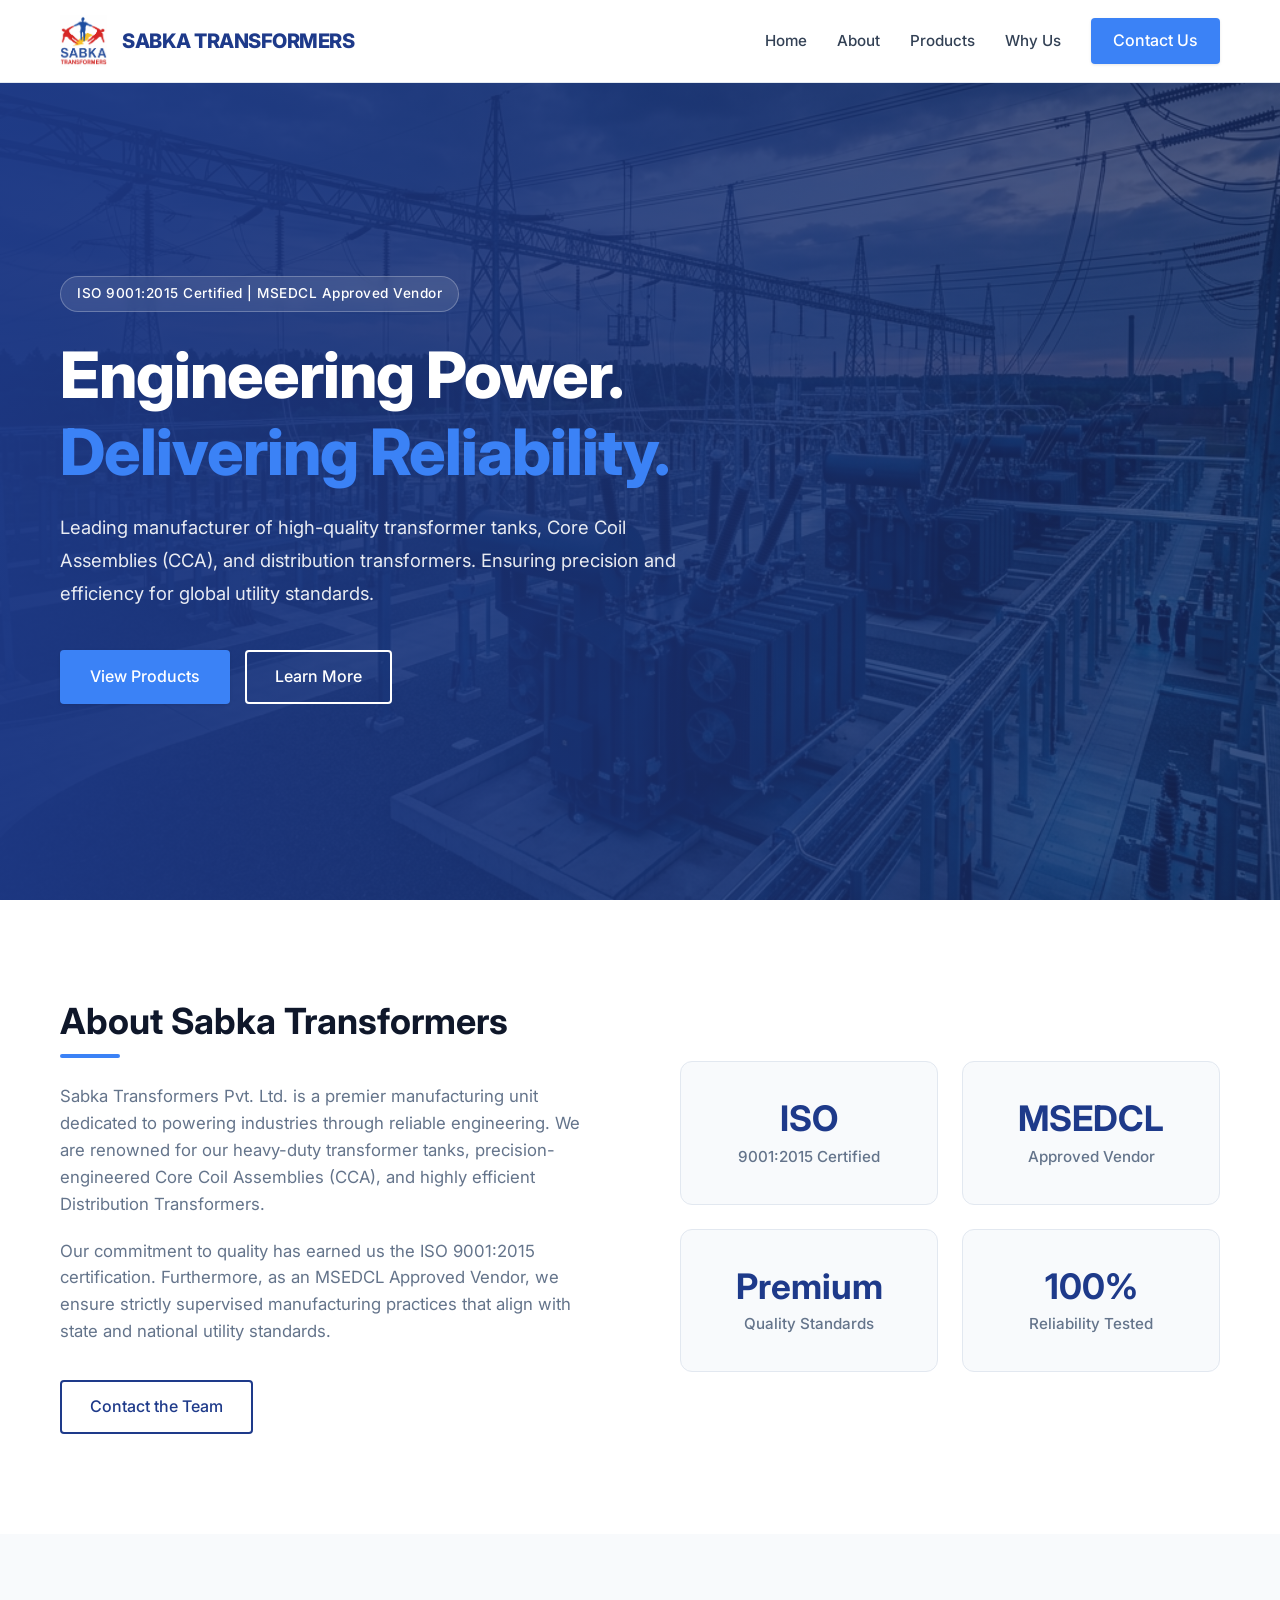
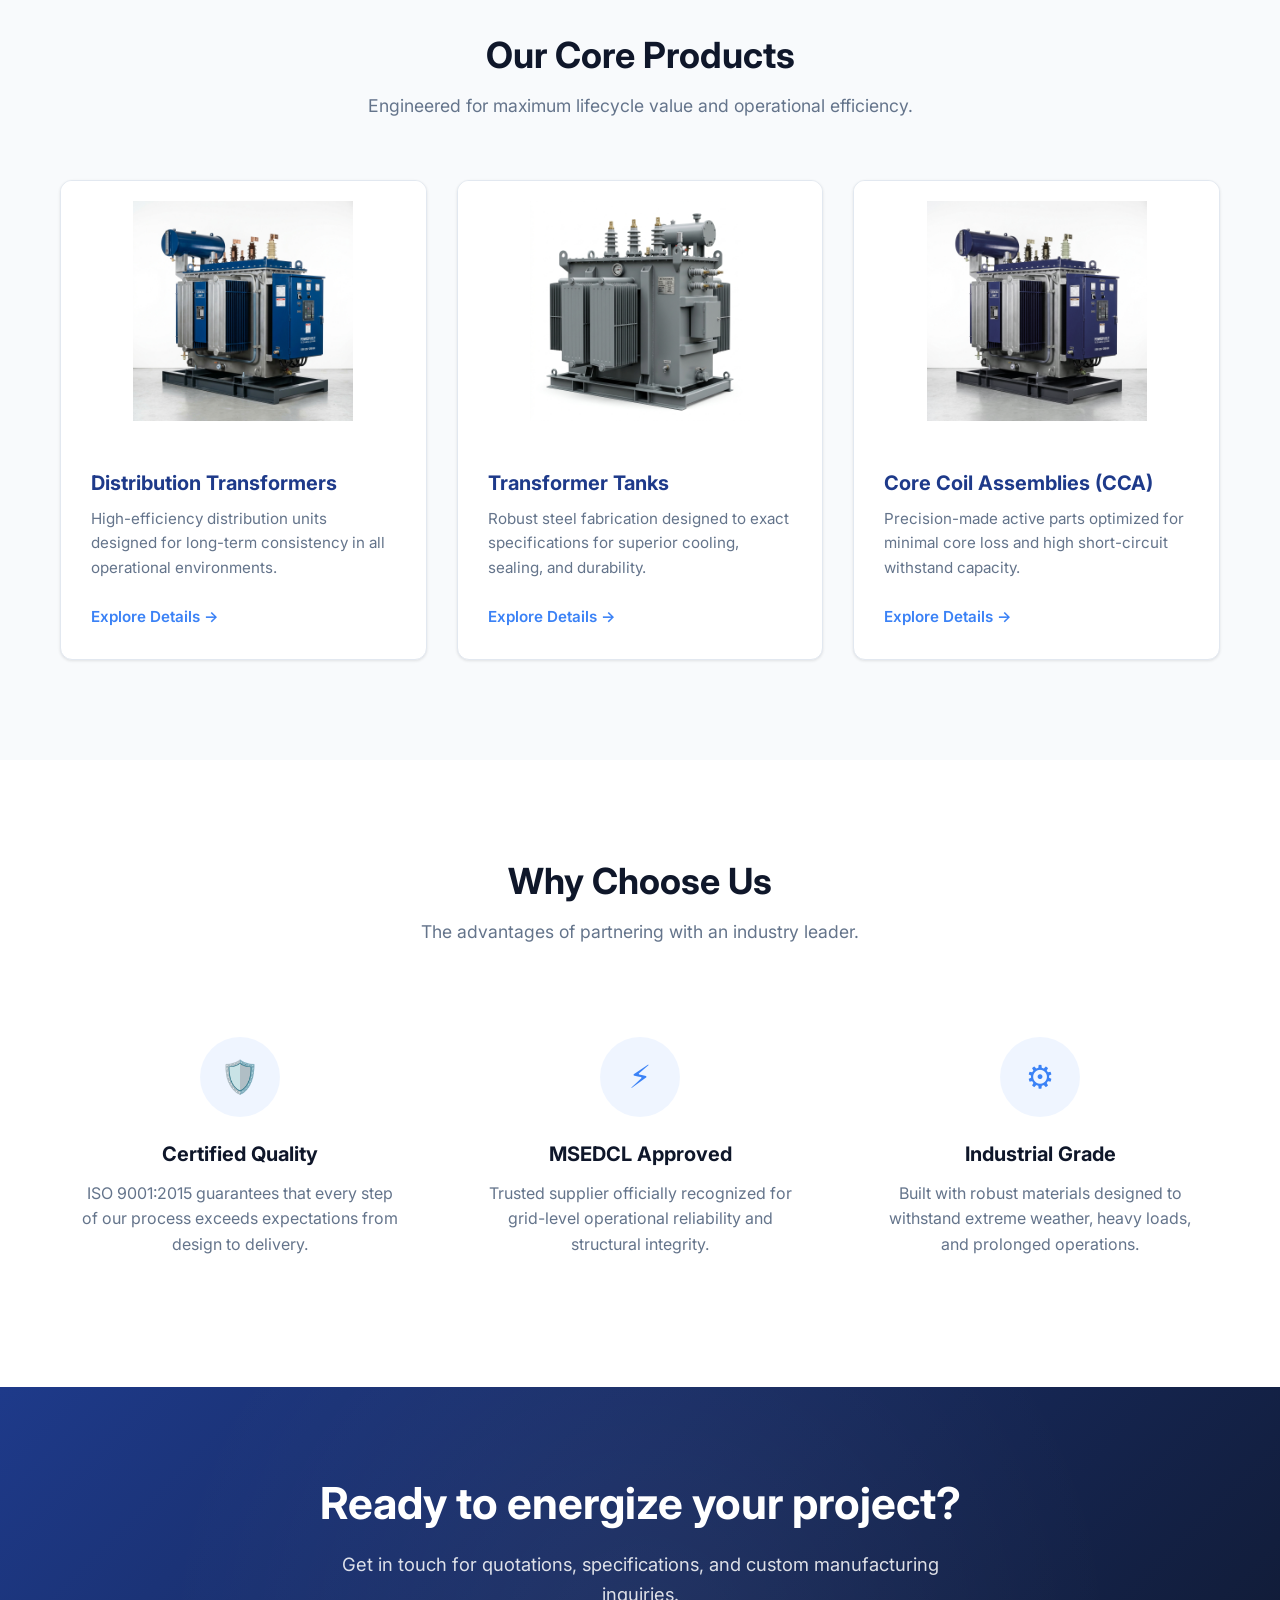
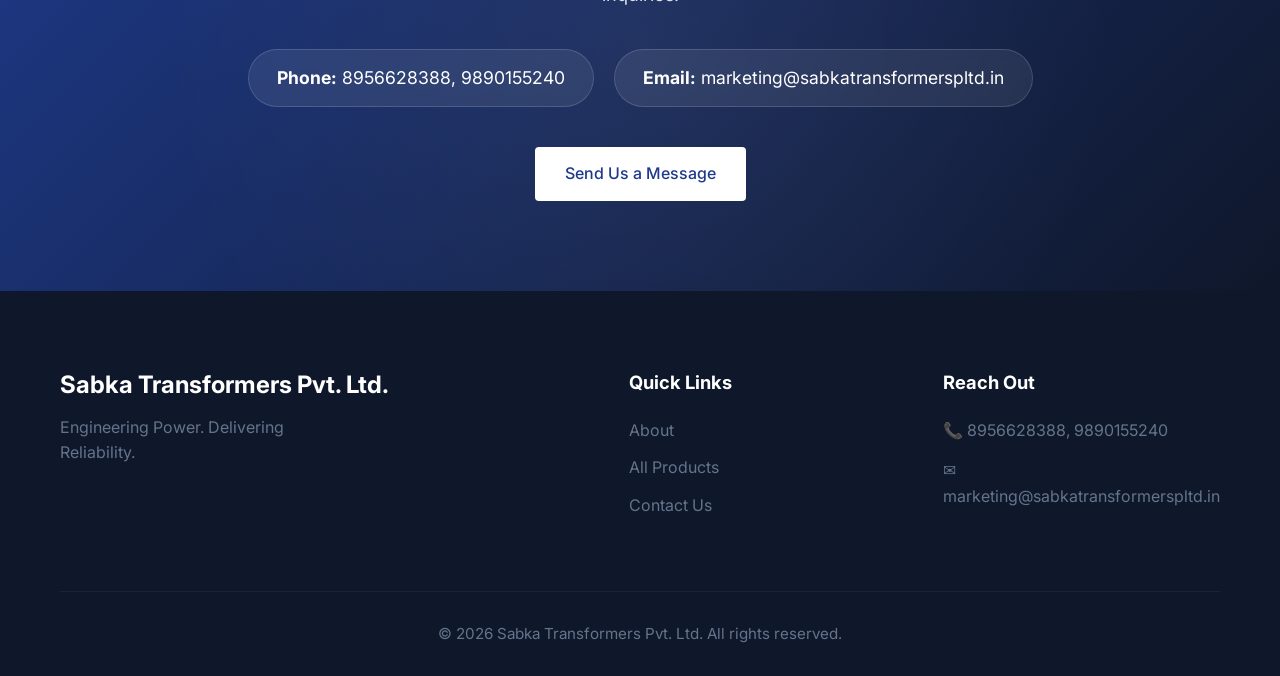
==== index.html @ 70b18047 "Initial website structure and Homepage UI" ====
<!DOCTYPE html>
<html lang="en">

<head>
    <meta charset="UTF-8">
    <meta name="viewport" content="width=device-width, initial-scale=1.0">
    <title>Sabka Transformers Pvt. Ltd. | Engineering Power</title>
    <meta name="description" content="Leading manufacturer of transformer tanks, CCA, and distribution transformers.">
    <link href="https://fonts.googleapis.com/css2?family=Inter:wght@400;500;700;800&display=swap" rel="stylesheet">
    <link rel="stylesheet" href="css/style.css">
</head>

<body>
    <!-- Navbar -->
    <header class="navbar">
        <div class="nav-container">
            <a href="index.html" class="logo">
                <img src="images/Sabka LOGO enhanced  version.png" alt="Sabka Transformers Logo" class="logo-img">
                <span class="logo-text">Sabka Transformers</span>
            </a>
            <nav class="nav-links">
                <a href="#home">Home</a>
                <a href="#about">About</a>
                <a href="#products">Products</a>
                <a href="#why-us">Why Us</a>
                <a href="contact.html" class="btn btn-primary" style="padding: 8px 20px; color: white;">Contact Us</a>
            </nav>
            <button class="mobile-menu-btn" id="mobile-menu-btn">
                <span></span><span></span><span></span>
            </button>
        </div>
    </header>

    <!-- Hero Section -->
    <section id="home" class="hero">
        <div class="hero-overlay"></div>
        <div class="hero-content">
            <span class="badge">ISO 9001:2015 Certified | MSEDCL Approved Vendor</span>
            <h1>Engineering Power.<br><span>Delivering Reliability.</span></h1>
            <p>Leading manufacturer of high-quality transformer tanks, Core Coil Assemblies (CCA), and distribution
                transformers. Ensuring precision and efficiency for global utility standards.</p>
            <div class="hero-actions">
                <a href="#products" class="btn btn-primary">View Products</a>
                <a href="#about" class="btn btn-outline" style="color: white; border-color: white;">Learn More</a>
            </div>
        </div>
    </section>

    <!-- About Section -->
    <section id="about" class="about">
        <div class="container">
            <div class="about-grid">
                <div class="about-text">
                    <h2>About Sabka Transformers</h2>
                    <p>Sabka Transformers Pvt. Ltd. is a premier manufacturing unit dedicated to powering industries
                        through reliable engineering. We are renowned for our heavy-duty transformer tanks,
                        precision-engineered Core Coil Assemblies (CCA), and highly efficient Distribution Transformers.
                    </p>
                    <p>Our commitment to quality has earned us the ISO 9001:2015 certification. Furthermore, as an
                        MSEDCL Approved Vendor, we ensure strictly supervised manufacturing practices that align with
                        state and national utility standards.</p>
                    <a href="contact.html" class="btn btn-outline">Contact the Team</a>
                </div>
                <div class="about-stats">
                    <div class="stat-card">
                        <h3>ISO</h3>
                        <p>9001:2015 Certified</p>
                    </div>
                    <div class="stat-card">
                        <h3>MSEDCL</h3>
                        <p>Approved Vendor</p>
                    </div>
                    <div class="stat-card">
                        <h3>Premium</h3>
                        <p>Quality Standards</p>
                    </div>
                    <div class="stat-card">
                        <h3>100%</h3>
                        <p>Reliability Tested</p>
                    </div>
                </div>
            </div>
        </div>
    </section>

    <!-- Products Section -->
    <section id="products" class="products bg-grey">
        <div class="container">
            <div class="section-header">
                <h2>Our Core Products</h2>
                <p>Engineered for maximum lifecycle value and operational efficiency.</p>
            </div>
            <div class="product-grid">
                <!-- Product 1 -->
                <div class="product-card">
                    <div class="product-img">
                        <img src="images/product-distribution.png" alt="Distribution Transformers">
                    </div>
                    <div class="product-info">
                        <h3>Distribution Transformers</h3>
                        <p>High-efficiency distribution units designed for long-term consistency in all operational
                            environments.</p>
                        <a href="products.html" class="product-link">Explore Details &rarr;</a>
                    </div>
                </div>
                <!-- Product 2 -->
                <div class="product-card">
                    <div class="product-img">
                        <img src="images/product-tank.png" alt="Transformer Tanks">
                    </div>
                    <div class="product-info">
                        <h3>Transformer Tanks</h3>
                        <p>Robust steel fabrication designed to exact specifications for superior cooling, sealing, and
                            durability.</p>
                        <a href="products.html" class="product-link">Explore Details &rarr;</a>
                    </div>
                </div>
                <!-- Product 3 -->
                <div class="product-card">
                    <div class="product-img">
                        <img src="images/product-distribution.png" alt="Core Coil Assemblies"
                            style="filter: grayscale(0.5) hue-rotate(30deg);">
                    </div>
                    <div class="product-info">
                        <h3>Core Coil Assemblies (CCA)</h3>
                        <p>Precision-made active parts optimized for minimal core loss and high short-circuit withstand
                            capacity.</p>
                        <a href="products.html" class="product-link">Explore Details &rarr;</a>
                    </div>
                </div>
            </div>
        </div>
    </section>

    <!-- Why Choose Us Section -->
    <section id="why-us" class="why-choose-us">
        <div class="container">
            <div class="section-header">
                <h2>Why Choose Us</h2>
                <p>The advantages of partnering with an industry leader.</p>
            </div>
            <div class="features-grid">
                <div class="feature-item">
                    <div class="feature-icon">🛡️</div>
                    <h4>Certified Quality</h4>
                    <p>ISO 9001:2015 guarantees that every step of our process exceeds expectations from design to
                        delivery.</p>
                </div>
                <div class="feature-item">
                    <div class="feature-icon">⚡</div>
                    <h4>MSEDCL Approved</h4>
                    <p>Trusted supplier officially recognized for grid-level operational reliability and structural
                        integrity.</p>
                </div>
                <div class="feature-item">
                    <div class="feature-icon">⚙️</div>
                    <h4>Industrial Grade</h4>
                    <p>Built with robust materials designed to withstand extreme weather, heavy loads, and prolonged
                        operations.</p>
                </div>
            </div>
        </div>
    </section>

    <!-- Contact CTA Section -->
    <section id="contact" class="contact-cta">
        <div class="container">
            <div class="cta-box">
                <h2>Ready to energize your project?</h2>
                <p>Get in touch for quotations, specifications, and custom manufacturing inquiries.</p>
                <div class="contact-methods">
                    <div class="contact-pill">
                        <strong>Phone:</strong> 8956628388, 9890155240
                    </div>
                    <div class="contact-pill">
                        <strong>Email:</strong> marketing@sabkatransformerspltd.in
                    </div>
                </div>
                <div style="margin-top: 40px;">
                    <a href="contact.html" class="btn btn-secondary">Send Us a Message</a>
                </div>
            </div>
        </div>
    </section>

    <!-- Footer -->
    <footer>
        <div class="container">
            <div class="footer-grid">
                <div class="footer-brand">
                    <h3>Sabka Transformers Pvt. Ltd.</h3>
                    <p>Engineering Power. Delivering Reliability.</p>
                </div>
                <div class="footer-links">
                    <h4>Quick Links</h4>
                    <ul>
                        <li><a href="#about">About</a></li>
                        <li><a href="products.html">All Products</a></li>
                        <li><a href="contact.html">Contact Us</a></li>
                    </ul>
                </div>
                <div class="footer-contact">
                    <h4>Reach Out</h4>
                    <p>📞 8956628388, 9890155240</p>
                    <p>✉️ marketing@sabkatransformerspltd.in</p>
                </div>
            </div>
            <div class="footer-bottom">
                <p>&copy; 2026 Sabka Transformers Pvt. Ltd. All rights reserved.</p>
            </div>
        </div>
    </footer>

    <script src="js/script.js"></script>
</body>

</html>
---- css/style.css ----
:root {
    --primary-blue: #1e3a8a;
    --primary-blue-hover: #1e293b;
    --accent-blue: #3b82f6;
    --accent-blue-hover: #2563eb;
    --dark: #0f172a;
    --grey-light: #f8fafc;
    --grey-border: #e2e8f0;
    --text-primary: #334155;
    --text-secondary: #64748b;
    --white: #ffffff;
    --radius-sm: 4px;
    --radius-md: 8px;
    --radius-lg: 12px;
    --shadow-sm: 0 1px 3px rgba(0, 0, 0, 0.1);
    --shadow-md: 0 4px 6px -1px rgba(0, 0, 0, 0.1);
    --shadow-lg: 0 10px 15px -3px rgba(0, 0, 0, 0.1);
    --transition: all 0.3s ease;
}

* {
    margin: 0;
    padding: 0;
    box-sizing: border-box;
}

html {
    scroll-behavior: smooth;
}

body {
    font-family: 'Inter', system-ui, -apple-system, sans-serif;
    color: var(--text-primary);
    line-height: 1.6;
    background-color: var(--white);
    overflow-x: hidden;
}

.container {
    max-width: 1200px;
    margin: 0 auto;
    padding: 0 20px;
}

h1,
h2,
h3,
h4,
h5,
h6 {
    color: var(--dark);
    font-weight: 700;
    line-height: 1.2;
}

a {
    text-decoration: none;
    color: inherit;
    transition: var(--transition);
}

img {
    max-width: 100%;
    height: auto;
    display: block;
}

/* Utilities */
.bg-grey {
    background-color: var(--grey-light);
}

.btn {
    display: inline-flex;
    align-items: center;
    justify-content: center;
    padding: 12px 28px;
    border-radius: var(--radius-sm);
    font-weight: 500;
    text-align: center;
    cursor: pointer;
    transition: var(--transition);
    border: 2px solid transparent;
}

.btn-primary {
    background: var(--accent-blue);
    color: var(--white);
    box-shadow: var(--shadow-sm);
}

.btn-primary:hover {
    background: var(--accent-blue-hover);
    transform: translateY(-2px);
    box-shadow: var(--shadow-md);
    color: var(--white);
}

.btn-secondary {
    background: var(--white);
    color: var(--primary-blue);
}

.btn-secondary:hover {
    background: var(--grey-light);
    transform: translateY(-2px);
}

.btn-outline {
    background: transparent;
    color: var(--primary-blue);
    border-color: var(--primary-blue);
}

.btn-outline:hover {
    background: var(--primary-blue);
    color: var(--white);
}

/* Navbar */
.navbar {
    position: fixed;
    top: 0;
    width: 100%;
    background: #ffffff; /* Solid white background seamlessly merges logo white boxes */
    border-bottom: 1px solid var(--grey-border);
    z-index: 1000;
    transition: var(--transition);
}

.navbar.scrolled {
    box-shadow: var(--shadow-sm);
}

.nav-container {
    max-width: 1200px;
    margin: 0 auto;
    padding: 15px 20px;
    display: flex;
    justify-content: space-between;
    align-items: center;
}

.logo {
    font-size: 1.25rem;
    font-weight: 800;
    color: var(--primary-blue);
    display: flex;
    align-items: center;
    gap: 15px;
    text-transform: uppercase;
    letter-spacing: -0.5px;
    flex-shrink: 0;
}

.logo-img {
    height: 52px; /* Slightly taller for a bold, crisp corporate look */
    width: auto;
    object-fit: contain;
    flex-shrink: 0;
}

.nav-links {
    display: flex;
    gap: 30px;
    align-items: center;
}

.nav-links {
    display: flex;
    gap: 30px;
    align-items: center;
}

.nav-links a:not(.btn) {
    font-weight: 500;
    font-size: 0.95rem;
    color: var(--text-primary);
}

.nav-links a:not(.btn):hover {
    color: var(--accent-blue);
}

.mobile-menu-btn {
    display: none;
    background: none;
    border: none;
    cursor: pointer;
    flex-direction: column;
    gap: 5px;
}

.mobile-menu-btn span {
    display: block;
    width: 25px;
    height: 3px;
    background: var(--dark);
    border-radius: 3px;
    transition: var(--transition);
}

/* Hero Section */
.hero {
    position: relative;
    min-height: 100vh;
    display: flex;
    align-items: center;
    padding-top: 80px;
    background-image: url('../images/hero.png');
    background-size: cover;
    background-position: center;
    background-attachment: fixed;
}

.hero::before {
    content: '';
    position: absolute;
    top: 0;
    left: 0;
    width: 100%;
    height: 100%;
    background: rgba(15, 23, 42, 0.6);
    z-index: 1;
}

.hero-overlay {
    position: absolute;
    top: 0;
    left: 0;
    width: 100%;
    height: 100%;
    background: linear-gradient(90deg, rgba(30, 58, 138, 0.9) 0%, rgba(30, 58, 138, 0.4) 100%);
    z-index: 1;
}

.hero-content {
    position: relative;
    z-index: 2;
    max-width: 1200px;
    margin: 0 auto;
    padding: 0 20px;
    width: 100%;
    color: var(--white);
}

.badge {
    display: inline-block;
    padding: 6px 16px;
    background: rgba(255, 255, 255, 0.1);
    border: 1px solid rgba(255, 255, 255, 0.25);
    border-radius: 20px;
    font-size: 0.85rem;
    font-weight: 500;
    margin-bottom: 25px;
    backdrop-filter: blur(4px);
    letter-spacing: 0.5px;
}

.hero h1 {
    font-size: 4rem;
    font-weight: 800;
    color: var(--white);
    margin-bottom: 20px;
    letter-spacing: -1px;
}

.hero h1 span {
    color: var(--accent-blue);
}

.hero p {
    font-size: 1.15rem;
    max-width: 650px;
    margin-bottom: 40px;
    color: rgba(255, 255, 255, 0.9);
    line-height: 1.8;
}

.hero-actions {
    display: flex;
    gap: 15px;
}

/* About Section */
.about {
    padding: 100px 0;
}

.about-grid {
    display: grid;
    grid-template-columns: 1fr 1fr;
    gap: 80px;
    align-items: center;
}

.about-text h2 {
    font-size: 2.25rem;
    margin-bottom: 25px;
    position: relative;
    padding-bottom: 15px;
}

.about-text h2::after {
    content: '';
    position: absolute;
    bottom: 0;
    left: 0;
    width: 60px;
    height: 4px;
    background: var(--accent-blue);
    border-radius: 2px;
}

.about-text p {
    margin-bottom: 20px;
    font-size: 1.05rem;
    color: var(--text-secondary);
}

.about-text .btn {
    margin-top: 15px;
}

.about-stats {
    display: grid;
    grid-template-columns: 1fr 1fr;
    gap: 24px;
}

.stat-card {
    background: var(--grey-light);
    padding: 35px 25px;
    border-radius: var(--radius-lg);
    text-align: center;
    border: 1px solid var(--grey-border);
    transition: var(--transition);
}

.stat-card:hover {
    transform: translateY(-5px);
    box-shadow: var(--shadow-md);
    border-color: var(--accent-blue);
    background: var(--white);
}

.stat-card h3 {
    font-size: 2.2rem;
    color: var(--primary-blue);
    margin-bottom: 5px;
}

.stat-card p {
    font-size: 0.95rem;
    font-weight: 500;
    color: var(--text-secondary);
}

/* Products Section */
.products {
    padding: 100px 0;
}

.section-header {
    text-align: center;
    margin-bottom: 60px;
    max-width: 700px;
    margin-left: auto;
    margin-right: auto;
}

.section-header h2 {
    font-size: 2.25rem;
    margin-bottom: 15px;
}

.section-header p {
    font-size: 1.1rem;
    color: var(--text-secondary);
}

.product-grid {
    display: grid;
    grid-template-columns: repeat(3, 1fr);
    gap: 30px;
}

.product-card {
    background: var(--white);
    border-radius: var(--radius-lg);
    overflow: hidden;
    box-shadow: var(--shadow-sm);
    transition: var(--transition);
    border: 1px solid var(--grey-border);
    display: flex;
    flex-direction: column;
}

.product-card:hover {
    transform: translateY(-8px);
    box-shadow: var(--shadow-lg);
}

.product-img {
    height: 260px;
    overflow: hidden;
    background: var(--white);
    display: flex;
    align-items: center;
    justify-content: center;
    padding: 20px;
}

.product-img img {
    max-width: 100%;
    max-height: 100%;
    object-fit: contain;
    transition: transform 0.6s ease;
}

.product-card:hover .product-img img {
    transform: scale(1.08);
}

.product-info {
    padding: 30px;
    flex-grow: 1;
    display: flex;
    flex-direction: column;
}

.product-info h3 {
    font-size: 1.25rem;
    margin-bottom: 12px;
    color: var(--primary-blue);
}

.product-info p {
    color: var(--text-secondary);
    margin-bottom: 25px;
    font-size: 0.95rem;
    flex-grow: 1;
}

.product-link {
    display: inline-flex;
    align-items: center;
    color: var(--accent-blue);
    font-weight: 600;
    font-size: 0.95rem;
    margin-top: auto;
}

.product-link:hover {
    color: var(--primary-blue);
}

/* Why Choose Us */
.why-choose-us {
    padding: 100px 0;
    background: var(--white);
}

.features-grid {
    display: grid;
    grid-template-columns: repeat(3, 1fr);
    gap: 40px;
}

.feature-item {
    text-align: center;
    padding: 30px 20px;
    border-radius: var(--radius-lg);
    transition: var(--transition);
}

.feature-item:hover {
    background: var(--grey-light);
}

.feature-icon {
    width: 80px;
    height: 80px;
    background: rgba(59, 130, 246, 0.08);
    color: var(--accent-blue);
    border-radius: 50%;
    display: flex;
    align-items: center;
    justify-content: center;
    font-size: 2rem;
    margin: 0 auto 25px;
    transition: var(--transition);
}

.feature-item:hover .feature-icon {
    transform: scale(1.1);
    background: var(--accent-blue);
    color: var(--white);
}

.feature-item h4 {
    font-size: 1.25rem;
    margin-bottom: 15px;
}

.feature-item p {
    color: var(--text-secondary);
    font-size: 1rem;
}

/* Contact CTA */
.contact-cta {
    padding: 90px 0;
    background: linear-gradient(135deg, var(--primary-blue) 0%, rgba(15, 23, 42, 1) 100%);
    color: var(--white);
    text-align: center;
    position: relative;
}

.contact-cta::before {
    content: '';
    position: absolute;
    top: 0;
    left: 0;
    width: 100%;
    height: 100%;
    background-image: radial-gradient(circle at center, rgba(255, 255, 255, 0.05) 0%, transparent 70%);
}

.cta-box {
    position: relative;
    z-index: 2;
}

.cta-box h2 {
    color: var(--white);
    font-size: 2.75rem;
    margin-bottom: 20px;
}

.cta-box p {
    font-size: 1.15rem;
    opacity: 0.85;
    margin-bottom: 40px;
    max-width: 600px;
    margin-left: auto;
    margin-right: auto;
}

.contact-methods {
    display: flex;
    justify-content: center;
    gap: 20px;
    flex-wrap: wrap;
}

.contact-pill {
    background: rgba(255, 255, 255, 0.08);
    padding: 14px 28px;
    border-radius: 30px;
    font-size: 1.1rem;
    border: 1px solid rgba(255, 255, 255, 0.15);
    backdrop-filter: blur(5px);
}

/* Footer */
footer {
    background: var(--dark);
    color: var(--white);
    padding: 80px 0 30px;
}

.footer-grid {
    display: grid;
    grid-template-columns: 2fr 1fr 1fr;
    gap: 60px;
    margin-bottom: 60px;
}

.footer-brand h3 {
    color: var(--white);
    font-size: 1.5rem;
    margin-bottom: 15px;
}

.footer-brand p {
    color: var(--text-secondary);
    max-width: 300px;
}

.footer-links h4,
.footer-contact h4 {
    color: var(--white);
    margin-bottom: 25px;
    font-size: 1.15rem;
}

.footer-links ul {
    list-style: none;
}

.footer-links li {
    margin-bottom: 12px;
}

.footer-links a {
    color: var(--text-secondary);
}

.footer-links a:hover {
    color: var(--accent-blue);
    padding-left: 5px;
}

.footer-contact p {
    color: var(--text-secondary);
    margin-bottom: 15px;
    display: flex;
    align-items: center;
    gap: 12px;
}

.footer-bottom {
    text-align: center;
    padding-top: 30px;
    border-top: 1px solid rgba(255, 255, 255, 0.05);
    color: var(--text-secondary);
    font-size: 0.95rem;
}

/* Responsive */
@media (max-width: 992px) {
    .hero h1 {
        font-size: 3.2rem;
    }

    .about-grid {
        grid-template-columns: 1fr;
        gap: 50px;
    }

    .product-grid {
        grid-template-columns: repeat(2, 1fr);
    }

    .features-grid {
        grid-template-columns: repeat(2, 1fr);
    }
}

@media (max-width: 768px) {
    .logo {
        gap: 10px;
        font-size: 1.1rem;
    }

    .logo-img {
        height: 38px;
    }

    .nav-links {
        display: none;
    }

    .mobile-menu-btn {
        display: flex;
    }

    .hero {
        padding-top: 100px;
    }

    .hero h1 {
        font-size: 2.5rem;
    }

    .hero-actions {
        flex-direction: column;
    }

    .about-stats {
        grid-template-columns: 1fr;
    }

    .product-grid {
        grid-template-columns: 1fr;
    }

    .features-grid {
        grid-template-columns: 1fr;
    }

    .footer-grid {
        grid-template-columns: 1fr;
        gap: 40px;
    }

    .contact-methods {
        flex-direction: column;
    }

    .cta-box h2 {
        font-size: 2.2rem;
    }
}
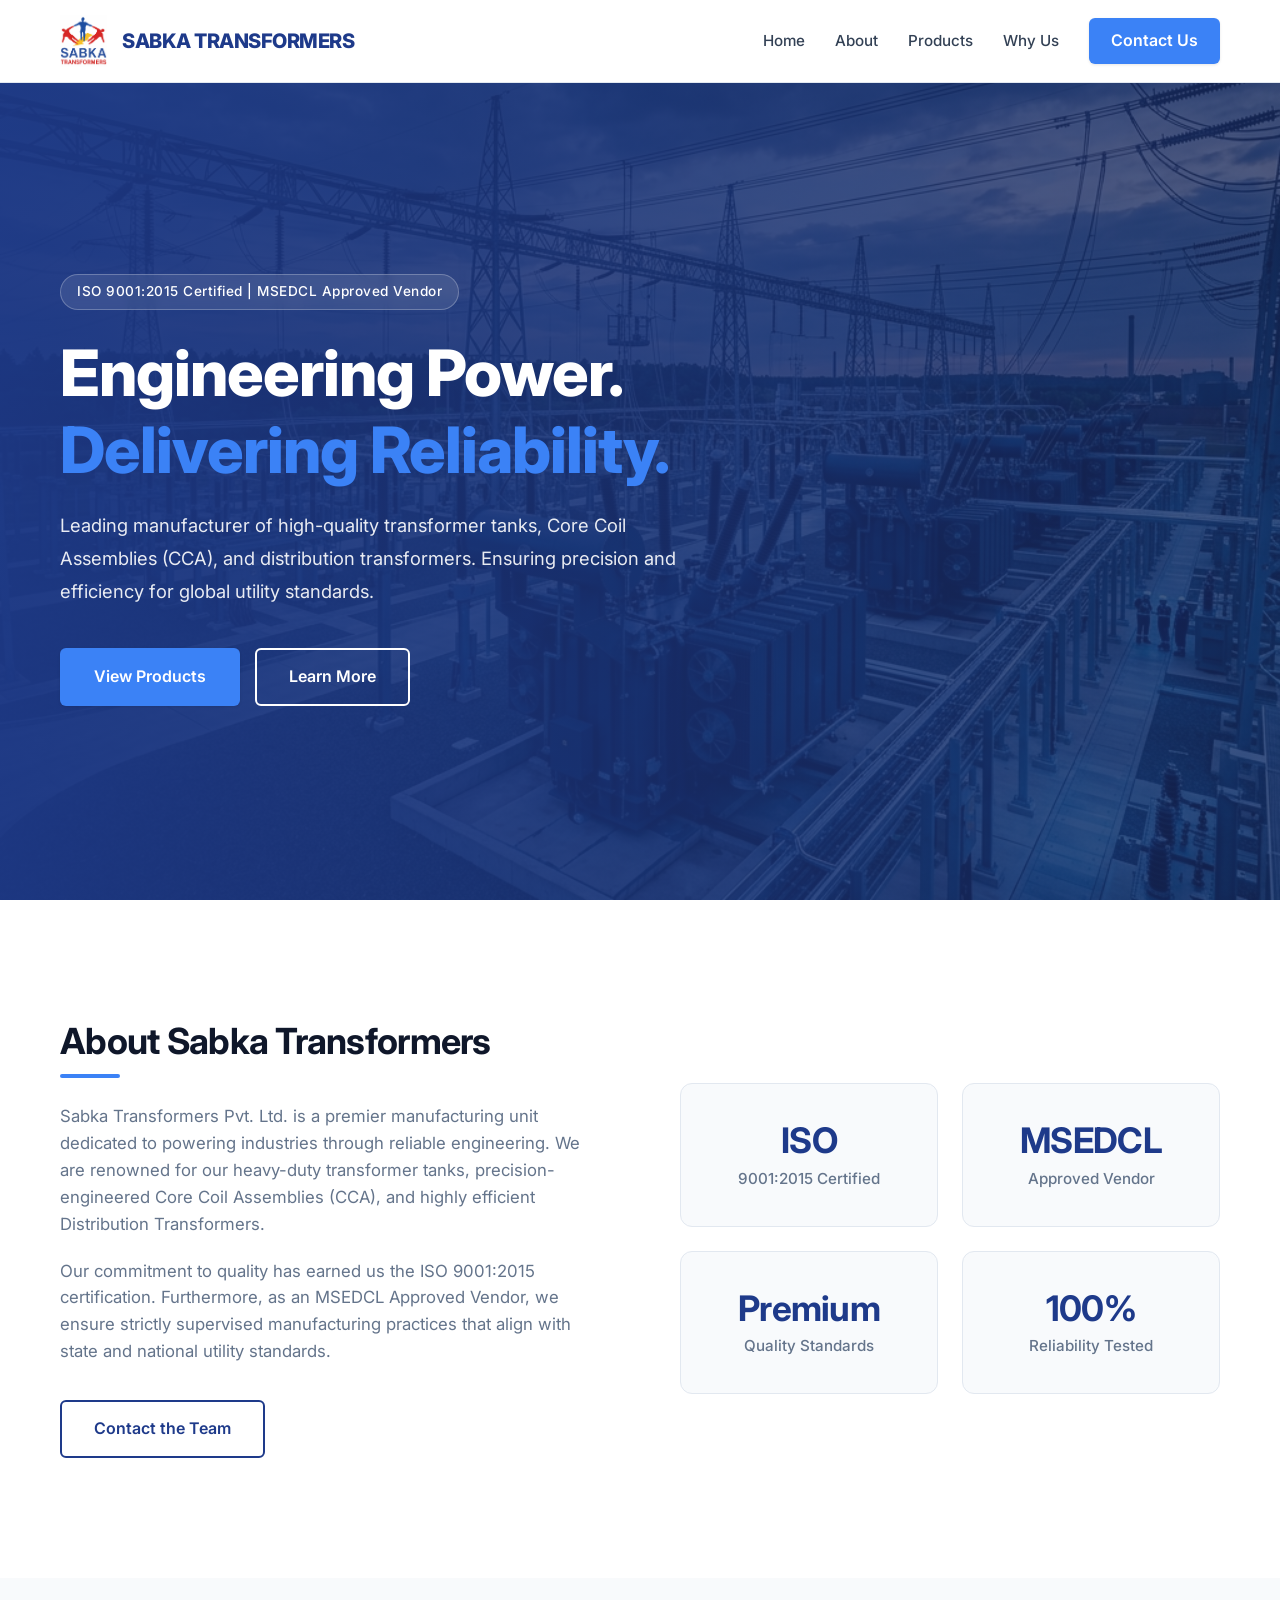
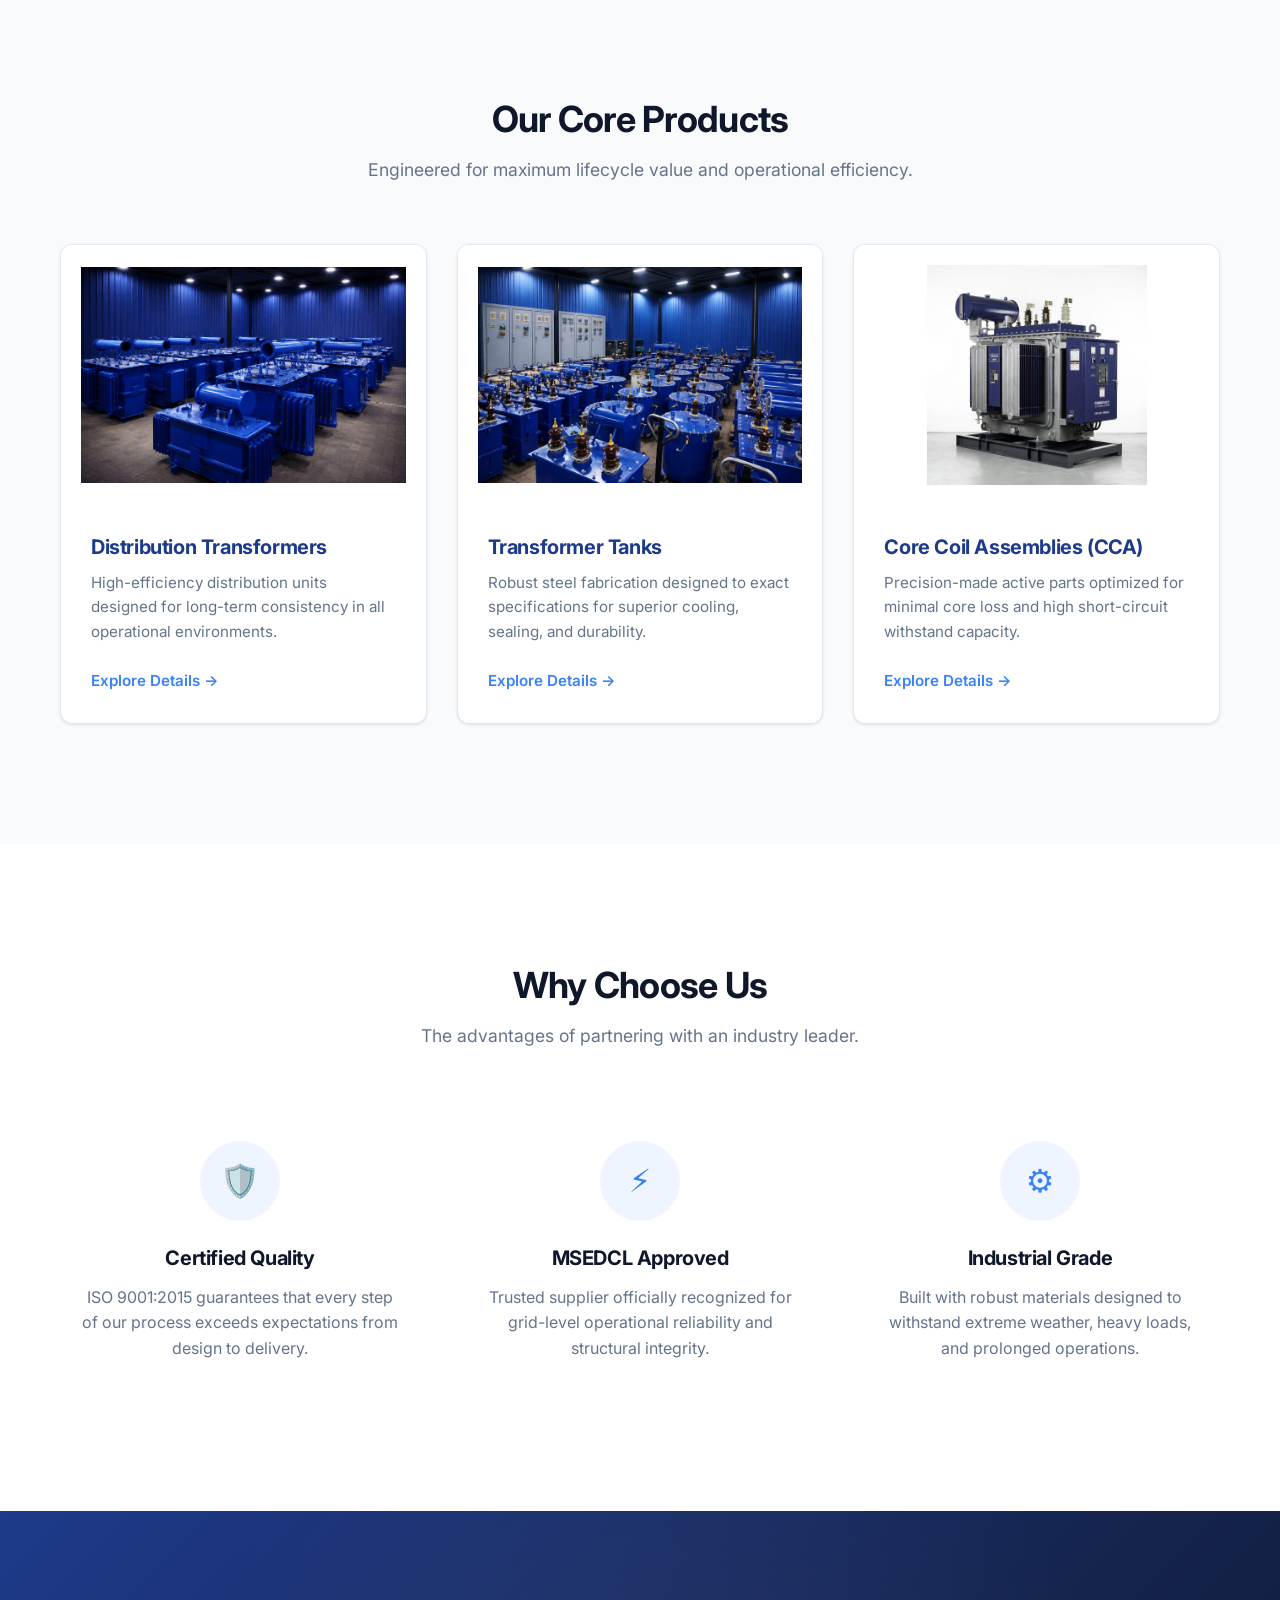
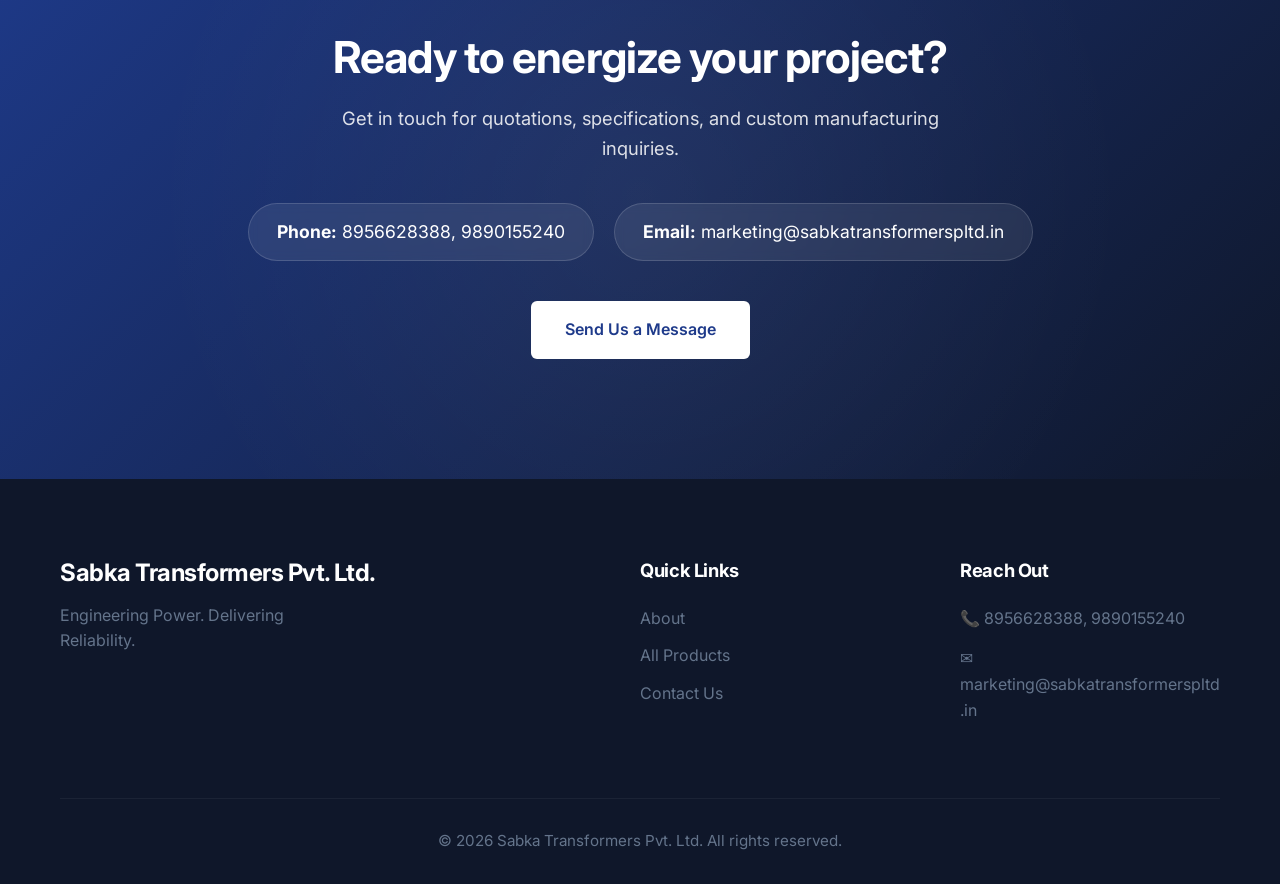
==== commit 8c4f2fcf: "Updated Products Images" ====
--- a/index.html
+++ b/index.html
@@ -94,7 +94,7 @@
                 <!-- Product 1 -->
                 <div class="product-card">
                     <div class="product-img">
-                        <img src="images/product-distribution.png" alt="Distribution Transformers">
+                        <img src="images/Transfor 0.jpeg" alt="Distribution Transformers">
                     </div>
                     <div class="product-info">
                         <h3>Distribution Transformers</h3>
@@ -106,7 +106,7 @@
                 <!-- Product 2 -->
                 <div class="product-card">
                     <div class="product-img">
-                        <img src="images/product-tank.png" alt="Transformer Tanks">
+                        <img src="images/Transformer 1.jpeg" alt="Transformer Tanks">
                     </div>
                     <div class="product-info">
                         <h3>Transformer Tanks</h3>
--- a/css/style.css
+++ b/css/style.css
@@ -51,6 +51,7 @@
     color: var(--dark);
     font-weight: 700;
     line-height: 1.2;
+    letter-spacing: -0.02em;
 }
 
 a {
@@ -74,12 +75,12 @@
     display: inline-flex;
     align-items: center;
     justify-content: center;
-    padding: 12px 28px;
-    border-radius: var(--radius-sm);
-    font-weight: 500;
+    padding: 14px 32px;
+    border-radius: 6px;
+    font-weight: 600;
     text-align: center;
     cursor: pointer;
-    transition: var(--transition);
+    transition: all 0.3s cubic-bezier(0.165, 0.84, 0.44, 1);
     border: 2px solid transparent;
 }
 
@@ -91,8 +92,8 @@
 
 .btn-primary:hover {
     background: var(--accent-blue-hover);
-    transform: translateY(-2px);
-    box-shadow: var(--shadow-md);
+    transform: translateY(-3px);
+    box-shadow: 0 10px 20px -5px rgba(59, 130, 246, 0.4);
     color: var(--white);
 }
 
@@ -103,7 +104,8 @@
 
 .btn-secondary:hover {
     background: var(--grey-light);
-    transform: translateY(-2px);
+    transform: translateY(-3px);
+    box-shadow: 0 10px 20px -5px rgba(0, 0, 0, 0.1);
 }
 
 .btn-outline {
@@ -115,6 +117,8 @@
 .btn-outline:hover {
     background: var(--primary-blue);
     color: var(--white);
+    transform: translateY(-3px);
+    box-shadow: 0 10px 20px -5px rgba(30, 58, 138, 0.3);
 }
 
 /* Navbar */
@@ -284,7 +288,7 @@
 
 /* About Section */
 .about {
-    padding: 100px 0;
+    padding: 120px 0;
 }
 
 .about-grid {
@@ -338,8 +342,8 @@
 }
 
 .stat-card:hover {
-    transform: translateY(-5px);
-    box-shadow: var(--shadow-md);
+    transform: translateY(-8px);
+    box-shadow: 0 15px 30px -5px rgba(0, 0, 0, 0.1);
     border-color: var(--accent-blue);
     background: var(--white);
 }
@@ -358,7 +362,7 @@
 
 /* Products Section */
 .products {
-    padding: 100px 0;
+    padding: 120px 0;
 }
 
 .section-header {
@@ -390,15 +394,15 @@
     border-radius: var(--radius-lg);
     overflow: hidden;
     box-shadow: var(--shadow-sm);
-    transition: var(--transition);
+    transition: all 0.4s cubic-bezier(0.165, 0.84, 0.44, 1);
     border: 1px solid var(--grey-border);
     display: flex;
     flex-direction: column;
 }
 
 .product-card:hover {
-    transform: translateY(-8px);
-    box-shadow: var(--shadow-lg);
+    transform: translateY(-10px);
+    box-shadow: 0 20px 40px -10px rgba(0, 0, 0, 0.15);
 }
 
 .product-img {
@@ -457,7 +461,7 @@
 
 /* Why Choose Us */
 .why-choose-us {
-    padding: 100px 0;
+    padding: 120px 0;
     background: var(--white);
 }
 
@@ -493,9 +497,10 @@
 }
 
 .feature-item:hover .feature-icon {
-    transform: scale(1.1);
+    transform: scale(1.1) rotate(5deg);
     background: var(--accent-blue);
     color: var(--white);
+    box-shadow: 0 10px 20px -5px rgba(59, 130, 246, 0.4);
 }
 
 .feature-item h4 {
@@ -510,7 +515,7 @@
 
 /* Contact CTA */
 .contact-cta {
-    padding: 90px 0;
+    padding: 120px 0;
     background: linear-gradient(135deg, var(--primary-blue) 0%, rgba(15, 23, 42, 1) 100%);
     color: var(--white);
     text-align: center;
@@ -618,6 +623,8 @@
     display: flex;
     align-items: center;
     gap: 12px;
+    word-break: break-word;
+    overflow-wrap: anywhere;
 }
 
 .footer-bottom {
@@ -646,6 +653,10 @@
     .features-grid {
         grid-template-columns: repeat(2, 1fr);
     }
+
+    .about, .products, .why-choose-us, .contact-cta {
+        padding: 70px 0;
+    }
 }
 
 @media (max-width: 768px) {
@@ -660,6 +671,20 @@
 
     .nav-links {
         display: none;
+        flex-direction: column;
+        position: absolute;
+        top: 100%;
+        left: 0;
+        width: 100%;
+        background: var(--white);
+        padding: 20px 0;
+        box-shadow: var(--shadow-md);
+        gap: 20px;
+        border-top: 1px solid var(--grey-border);
+    }
+
+    .nav-links.active {
+        display: flex;
     }
 
     .mobile-menu-btn {
@@ -702,4 +727,317 @@
     .cta-box h2 {
         font-size: 2.2rem;
     }
+
+    .about, .products, .why-choose-us, .contact-cta {
+        padding: 50px 0;
+    }
+
+    .page-header {
+        padding: 120px 20px 40px;
+    }
+    .page-header h1 {
+        font-size: 2.5rem;
+    }
+    
+    .detailed-product-card {
+        grid-template-columns: 1fr !important;
+        padding: 25px !important;
+    }
+    .detailed-product-img {
+        height: 250px;
+    }
+}
+
+/* Products Page Specifics */
+.page-header {
+    text-align: center;
+    padding: 160px 0 60px;
+    background-color: var(--grey-light);
+    border-bottom: 1px solid var(--grey-border);
+}
+
+.page-header h1 {
+    font-size: 3rem;
+    margin-bottom: 15px;
+    color: var(--primary-blue);
+}
+
+.detailed-product-section {
+    padding: 80px 0;
+}
+
+.detailed-product-card {
+    display: grid;
+    grid-template-columns: 1fr 1fr;
+    gap: 40px;
+    background: var(--white);
+    border: 1px solid var(--grey-border);
+    border-radius: var(--radius-lg);
+    padding: 40px;
+    margin-bottom: 50px;
+    box-shadow: var(--shadow-sm);
+    transition: var(--transition);
+}
+
+.detailed-product-card:hover {
+    box-shadow: var(--shadow-md);
+    transform: translateY(-4px);
+}
+
+.detailed-product-img {
+    background: var(--white);
+    border: 1px solid var(--grey-border);
+    border-radius: var(--radius-md);
+    display: flex;
+    align-items: center;
+    justify-content: center;
+    padding: 30px;
+    overflow: hidden;
+}
+
+.detailed-product-img img {
+    max-width: 100%;
+    max-height: 100%;
+    object-fit: contain;
+    transition: transform 0.3s ease;
+}
+
+.detailed-product-card:hover .detailed-product-img img {
+    transform: scale(1.05);
+}
+
+.detailed-product-info h2 {
+    font-size: 2rem;
+    color: var(--primary-blue);
+    margin-bottom: 20px;
+}
+
+.spec-list {
+    list-style: none;
+    margin-bottom: 25px;
+}
+
+.spec-list li {
+    padding: 10px 0;
+    border-bottom: 1px solid var(--grey-light);
+    display: flex;
+    align-items: center;
+}
+
+.spec-list li strong {
+    width: 120px;
+    color: var(--text-primary);
+}
+
+.feature-list-title {
+    font-size: 1.1rem;
+    color: var(--dark);
+    margin-bottom: 10px;
+    font-weight: 600;
+}
+
+.feature-list {
+    margin-bottom: 30px;
+    padding-left: 20px;
+    color: var(--text-secondary);
+}
+
+.feature-list li {
+    margin-bottom: 8px;
+}
+
+/* Contact Page Specifics */
+.contact-section {
+    padding: 80px 0;
+}
+
+.contact-grid {
+    display: grid;
+    grid-template-columns: 1fr 1.5fr;
+    gap: 60px;
+}
+
+.contact-info-card {
+    background: var(--grey-light);
+    padding: 40px;
+    border-radius: var(--radius-lg);
+    border: 1px solid var(--grey-border);
+}
+
+.contact-info-card h3 {
+    font-size: 1.5rem;
+    color: var(--primary-blue);
+    margin-bottom: 25px;
+}
+
+.contact-detail {
+    display: flex;
+    margin-bottom: 20px;
+}
+
+.contact-icon {
+    font-size: 1.25rem;
+    color: var(--accent-blue);
+    margin-right: 15px;
+    min-width: 25px;
+}
+
+.contact-text h4 {
+    font-size: 1.1rem;
+    margin-bottom: 5px;
+    color: var(--dark);
+}
+
+.contact-text p, .contact-text a {
+    color: var(--text-secondary);
+    display: block;
+    margin-bottom: 3px;
+    word-break: break-word;
+    overflow-wrap: anywhere;
+}
+
+.contact-text a:hover {
+    color: var(--accent-blue);
+}
+
+.contact-form-container {
+    background: var(--white);
+    padding: 40px;
+    border-radius: var(--radius-lg);
+    border: 1px solid var(--grey-border);
+    box-shadow: var(--shadow-sm);
+}
+
+.form-group {
+    margin-bottom: 20px;
+}
+
+.form-group label {
+    display: block;
+    margin-bottom: 8px;
+    font-weight: 500;
+    color: var(--text-primary);
+}
+
+.form-control {
+    width: 100%;
+    padding: 12px 15px;
+    border: 1px solid var(--grey-border);
+    border-radius: var(--radius-md);
+    font-family: inherit;
+    font-size: 1rem;
+    transition: var(--transition);
+    background: var(--grey-light);
+}
+
+.form-control:focus {
+    outline: none;
+    border-color: var(--accent-blue);
+    background: var(--white);
+    box-shadow: 0 0 0 3px rgba(59, 130, 246, 0.1);
+}
+
+textarea.form-control {
+    resize: vertical;
+    min-height: 150px;
+}
+
+@media (max-width: 992px) {
+    .contact-grid {
+        grid-template-columns: 1fr;
+        gap: 40px;
+    }
+}
+
+@media (max-width: 480px) {
+    .hero h1 {
+        font-size: 2rem;
+        letter-spacing: -0.5px;
+    }
+    .hero p {
+        font-size: 1rem;
+    }
+    .section-header h2, .about-text h2, .cta-box h2 {
+        font-size: 1.8rem;
+    }
+    .about, .products, .why-choose-us, .contact-cta, .detailed-product-section, .contact-section {
+        padding: 40px 0;
+    }
+    .hero {
+        padding-top: 80px;
+    }
+    .btn {
+        width: 100%;
+    }
+    .nav-links .btn {
+        width: calc(100% - 40px);
+        margin: 0 20px;
+    }
+    .hero-actions {
+        flex-direction: column;
+        width: 100%;
+        gap: 15px;
+    }
+    .stat-card h3 {
+        font-size: 1.8rem;
+    }
+    .product-info {
+        padding: 20px;
+    }
+    .detailed-product-card {
+        padding: 20px !important;
+    }
+    .detailed-product-info h2 {
+        font-size: 1.5rem;
+    }
+    .contact-info-card, .contact-form-container {
+        padding: 25px;
+    }
+    .footer-grid {
+        gap: 30px;
+    }
+    .logo {
+        font-size: 0.95rem;
+        gap: 8px;
+    }
+    .logo-img {
+        height: 32px;
+    }
+    .page-header h1 {
+        font-size: 2.2rem;
+    }
+    .contact-pill {
+        width: 100%;
+        text-align: center;
+        box-sizing: border-box;
+        word-break: break-word;
+    }
+}
+
+@media (max-width: 360px) {
+    .hero h1 {
+        font-size: 1.75rem;
+    }
+    .section-header h2, .about-text h2, .cta-box h2 {
+        font-size: 1.5rem;
+    }
+    .logo {
+        font-size: 0.85rem;
+    }
+    .logo-img {
+        height: 28px;
+    }
+    .nav-container {
+        padding: 12px 15px;
+    }
+    .stat-card {
+        padding: 20px 15px;
+    }
+    .contact-pill {
+        font-size: 0.9rem;
+        padding: 10px 15px;
+    }
+    .page-header h1 {
+        font-size: 1.8rem;
+    }
 }
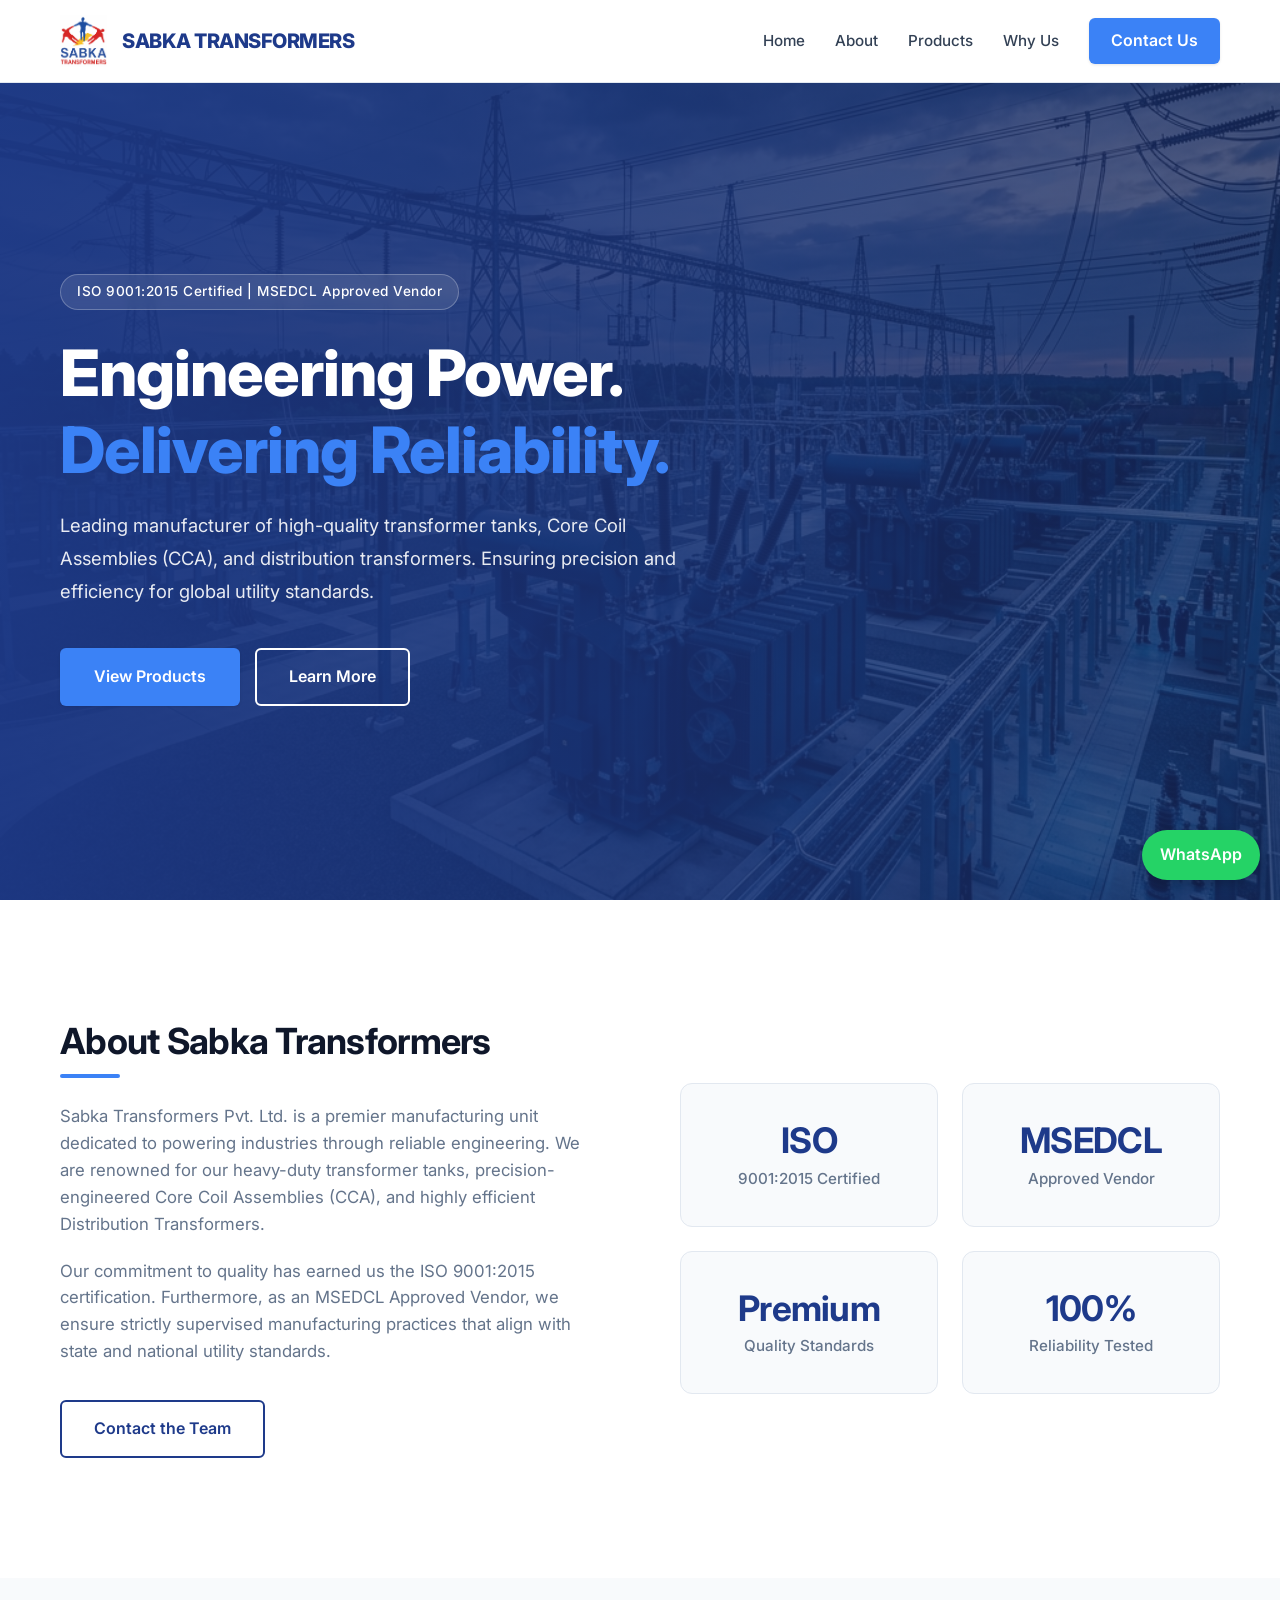
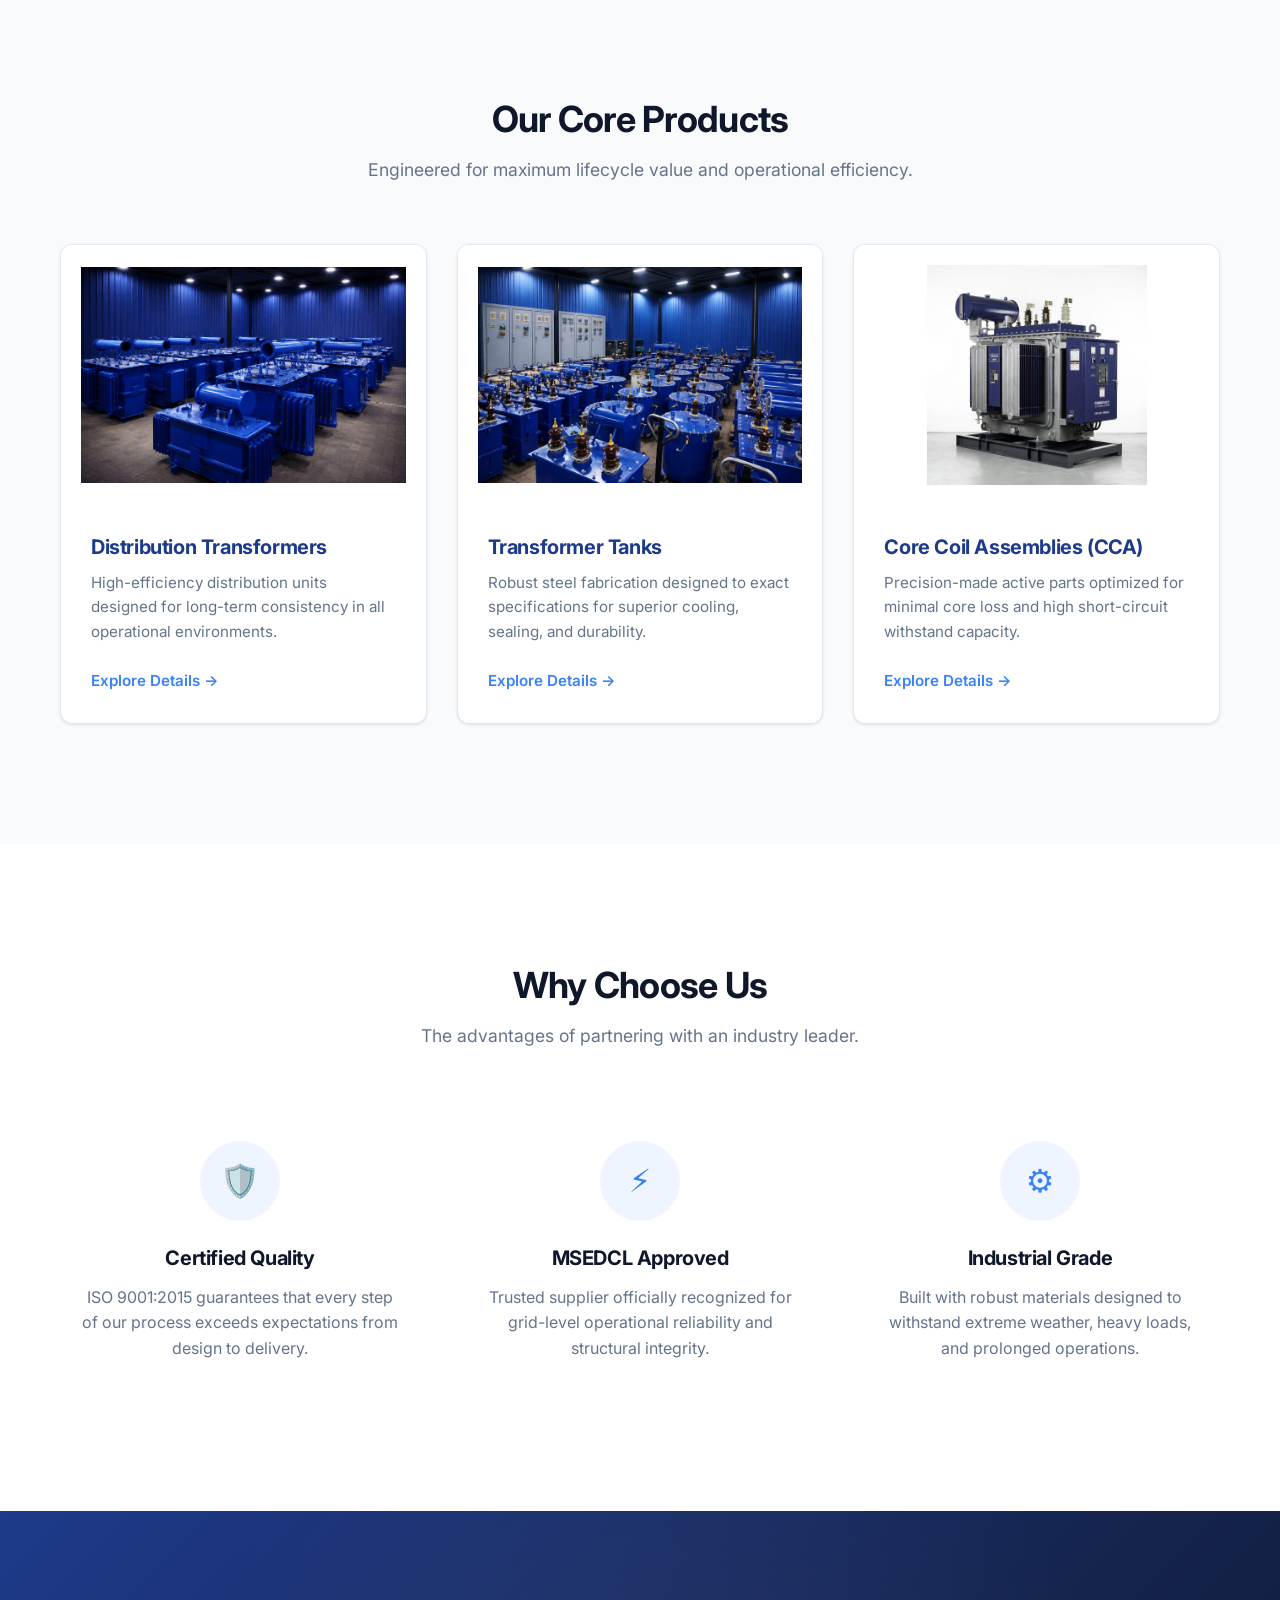
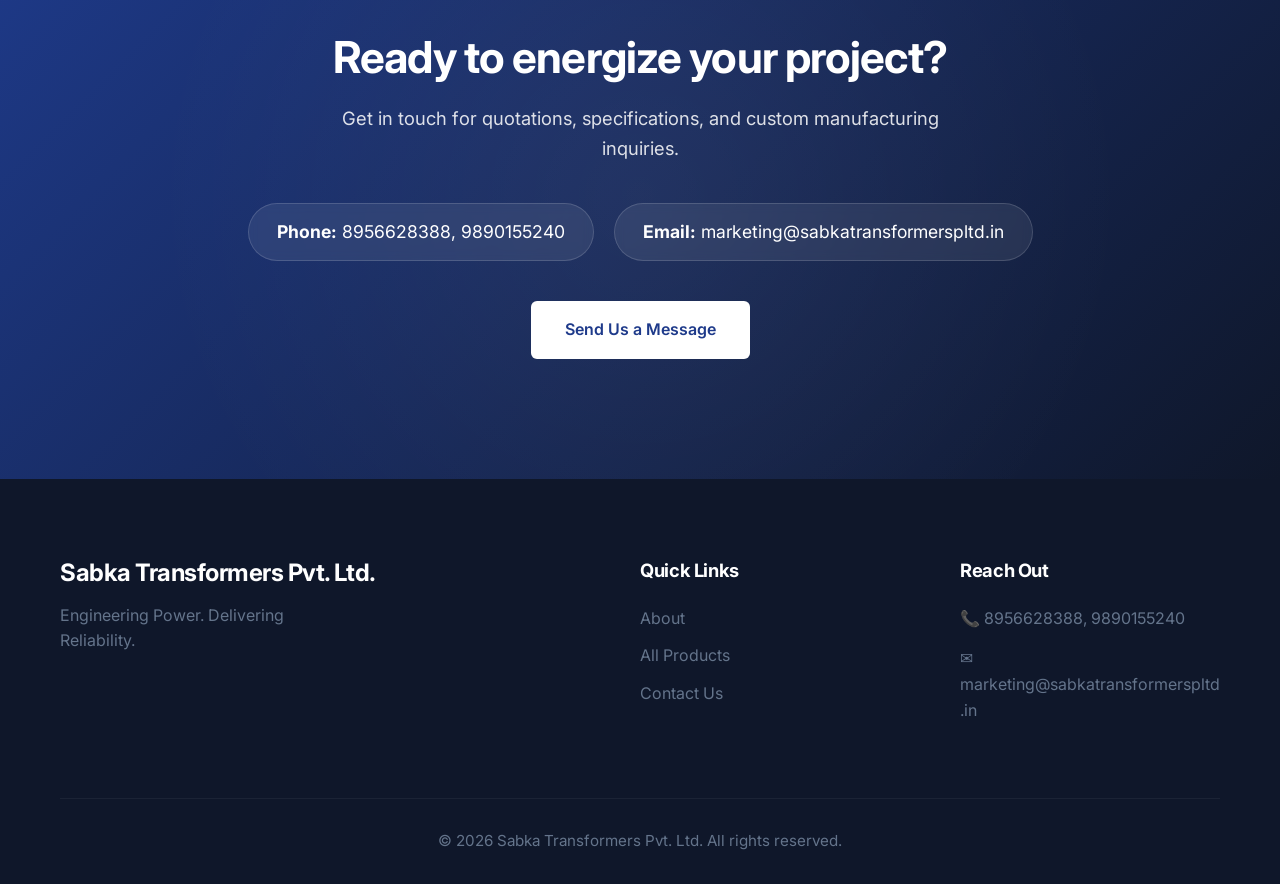
==== commit 9c259ad6: "Add WhatsApp CTA" ====
--- a/index.html
+++ b/index.html
@@ -211,7 +211,19 @@
         </div>
     </footer>
 
-    <script src="js/script.js"></script>
+    <!-- Whatsapp Floating Button -->
+<a
+  href="https://wa.me/918956628388?text=Hello%2C%20I%27m%20interested%20in%20your%20transformer%20products.%20I%20would%20like%20to%20discuss%20my%20requirement."
+  class="whatsapp-float"
+  target="_blank"
+  rel="noopener noreferrer"
+  aria-label="Chat with us on WhatsApp"
+>
+  WhatsApp
+</a>
+
+<script src="js/script.js"></script>
+    
 </body>
 
 </html>
--- a/css/style.css
+++ b/css/style.css
@@ -1040,4 +1040,27 @@
     .page-header h1 {
         font-size: 1.8rem;
     }
+}
+
+
+
+/* Whatsapp floating button */
+
+.whatsapp-float {
+  position: fixed;
+  bottom: 20px;
+  right: 20px;
+  background: #25D366;
+  color: #fff;
+  padding: 12px 18px;
+  border-radius: 50px;
+  text-decoration: none;
+  font-weight: 600;
+  z-index: 9999;
+  box-shadow: 0 4px 12px rgba(0, 0, 0, 0.2);
+}
+
+.whatsapp-float:hover {
+  color: #fff;
+  transform: translateY(-2px);
 }
